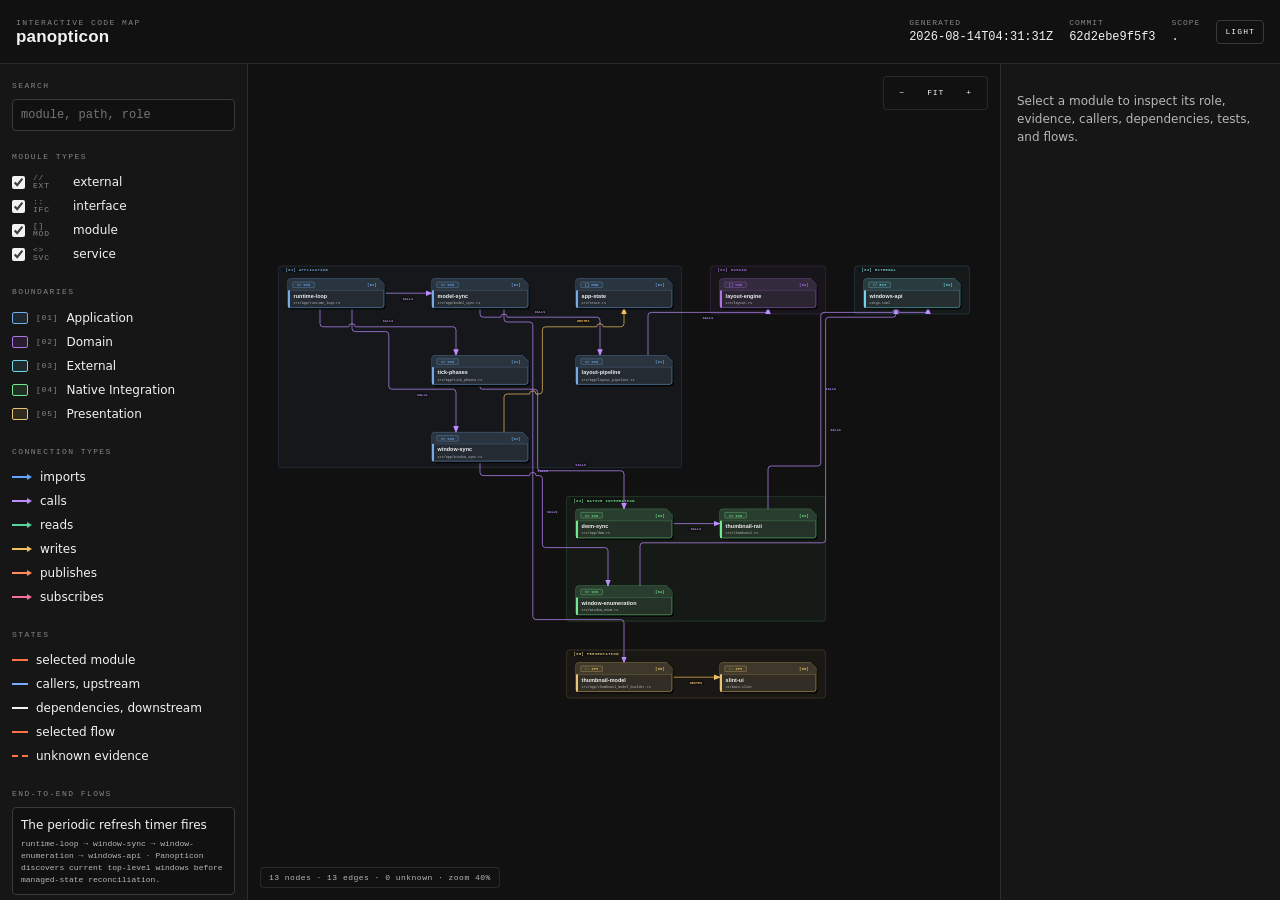
==== docs/codemap/codemap.html @ 954b7ba1 "Refine Panopticon UI behavior and supporting logic" ====
<!doctype html>
<html lang="en" data-theme="dark">
<head>
  <meta charset="utf-8">
  <meta name="viewport" content="width=device-width, initial-scale=1">
  <title>Code map · panopticon</title>
  <style>
    :root {
      color-scheme: dark;
      --paper: #111111;
      --paper-2: #161616;
      --node-paper: #1b1b1b;
      --ink: #f2f2f2;
      --muted: #b7b7b7;
      --soft: #858585;
      --rule: rgba(255, 255, 255, .10);
      --rule-solid: #3a3a3a;
      --wash-2: rgba(255, 255, 255, .02);
      --wash-3: rgba(255, 255, 255, .03);
      --wash-6: rgba(255, 255, 255, .06);
      --wash-10: rgba(255, 255, 255, .10);
      --wash-30: rgba(255, 255, 255, .30);
      --accent: #ff7043;
      --accent-tint: rgba(255, 112, 67, .12);
      --link: #79a8ff;
      --connector: #9a9a9a;
      --connector-dim: #343434;
      --edge-imports: #63a4ff;
      --edge-calls: #bd8cff;
      --edge-reads: #57d39b;
      --edge-writes: #f2c15f;
      --edge-publishes: #ff8a5b;
      --edge-subscribes: #f56fa1;
      --edge-unknown: #ff5d5d;
      --card-shadow: #050505;
      --boundary-saturation: 72%;
      --boundary-lightness: 68%;
      --display: "Bahnschrift SemiCondensed", Bahnschrift, "Aptos Display", "Segoe UI Variable Display", "Segoe UI", sans-serif;
      --sans: "Segoe UI Variable Text", Aptos, "Segoe UI", system-ui, -apple-system, sans-serif;
      --mono: ui-monospace, SFMono-Regular, "Cascadia Mono", Consolas, "Liberation Mono", monospace;
    }
    [data-theme="light"] {
      color-scheme: light;
      --paper: #f4f4f4;
      --paper-2: #e9e9e9;
      --node-paper: #ffffff;
      --ink: #181818;
      --muted: #555555;
      --soft: #767676;
      --rule: rgba(0, 0, 0, .13);
      --rule-solid: #b8b8b8;
      --wash-2: rgba(0, 0, 0, .02);
      --wash-3: rgba(0, 0, 0, .03);
      --wash-6: rgba(0, 0, 0, .06);
      --wash-10: rgba(0, 0, 0, .10);
      --wash-30: rgba(0, 0, 0, .30);
      --accent: #c94714;
      --accent-tint: rgba(201, 71, 20, .09);
      --link: #145fc5;
      --connector: #626262;
      --connector-dim: #b8b8b8;
      --edge-imports: #1f5fae;
      --edge-calls: #7f44b3;
      --edge-reads: #247d5a;
      --edge-writes: #946000;
      --edge-publishes: #b74d20;
      --edge-subscribes: #ad2f62;
      --edge-unknown: #c52b2b;
      --card-shadow: rgba(17, 17, 17, .22);
      --boundary-saturation: 62%;
      --boundary-lightness: 36%;
    }

    * { box-sizing: border-box; }
    * { scrollbar-color: var(--rule-solid) var(--paper-2); scrollbar-width: thin; }
    *::-webkit-scrollbar { width: 8px; height: 8px; }
    *::-webkit-scrollbar-track { background: var(--paper-2); }
    *::-webkit-scrollbar-thumb {
      border: 2px solid var(--paper-2);
      border-radius: 8px;
      background: var(--rule-solid);
    }
    *::-webkit-scrollbar-thumb:hover { background: var(--muted); }
    body {
      margin: 0;
      height: 100vh;
      overflow: hidden;
      background: var(--paper);
      color: var(--ink);
      font: 12px/1.5 var(--sans);
    }
    button, input { font: inherit; color: inherit; }
    .eyebrow {
      margin: 0;
      color: var(--soft);
      font: 8px/1.4 var(--mono);
      letter-spacing: .18em;
      text-transform: uppercase;
    }
    header {
      height: 64px;
      display: flex;
      align-items: center;
      justify-content: space-between;
      gap: 24px;
      padding: 8px 16px;
      border-bottom: 1px solid var(--rule);
      background: var(--paper);
    }
    header > div:first-child { min-width: 0; overflow: hidden; }
    h1 { margin: 0; font: 650 17px/1.1 var(--display); letter-spacing: .01em; overflow-wrap: anywhere; }
    .head-right { display: flex; align-items: center; gap: 16px; }
    .meta { display: flex; gap: 16px; color: var(--muted); white-space: nowrap; }
    .meta div { font: 8px/1.4 var(--mono); letter-spacing: .12em; text-transform: uppercase; color: var(--soft); }
    .meta strong { display: block; margin-top: 2px; color: var(--ink); font: 400 12px/1.3 var(--mono); letter-spacing: 0; text-transform: none; }
    #theme-toggle {
      height: 24px;
      padding: 0 8px;
      border: 1px solid var(--rule-solid);
      border-radius: 4px;
      background: transparent;
      cursor: pointer;
      font: 8px/1 var(--mono);
      letter-spacing: .14em;
      text-transform: uppercase;
    }
    #theme-toggle:hover, #theme-toggle:focus-visible { border-color: var(--accent); color: var(--accent); outline: none; }

    main { height: calc(100vh - 64px); display: grid; grid-template-columns: 248px minmax(0, 1fr) 280px; }
    aside { min-width: 0; overflow: auto; background: var(--paper-2); }
    .left { border-right: 1px solid var(--rule); padding: 16px 12px; }
    .right { border-left: 1px solid var(--rule); padding: 16px; }
    .section { margin-bottom: 20px; }
    .section-title { margin: 0 0 8px; color: var(--soft); font: 8px/1.4 var(--mono); letter-spacing: .18em; text-transform: uppercase; }
    input[type="search"] {
      width: 100%;
      height: 32px;
      padding: 0 8px;
      border: 1px solid var(--rule-solid);
      border-radius: 4px;
      outline: none;
      background: var(--paper);
      font-family: var(--mono);
    }
    input[type="search"]:focus { border-color: var(--accent); }
    .filter, .legend-row { display: flex; align-items: center; gap: 8px; min-height: 24px; }
    .filter { cursor: pointer; }
    /* Accent stays reserved for focal signals in the map, so controls use ink. */
    .filter input { accent-color: var(--ink); width: 13px; height: 13px; margin: 0; }
    .filter code, .legend-row code { font: 8px/1 var(--mono); letter-spacing: .1em; color: var(--soft); }
    .type-key { width: 32px; flex: 0 0 auto; color: var(--muted); font: 8px/1 var(--mono); letter-spacing: .08em; }
    .boundary-chip { width: 16px; height: 12px; flex: 0 0 auto; border: 1px solid var(--group-color); border-radius: 2px; background: color-mix(in srgb, var(--group-color) 14%, var(--paper)); }
    .edge-key { position: relative; width: 20px; height: 8px; flex: 0 0 auto; color: var(--edge-color); }
    .edge-key::before { content: ""; position: absolute; top: 3px; left: 0; width: 15px; border-top: 2px solid currentColor; }
    .edge-key::after { content: ""; position: absolute; top: 1px; right: 0; border-top: 3px solid transparent; border-bottom: 3px solid transparent; border-left: 5px solid currentColor; }
    .rule-chip { width: 16px; height: 0; flex: 0 0 auto; border-top: 2px solid var(--connector); }
    .rule-chip[data-state="selected"] { border-top-color: var(--accent); }
    .rule-chip[data-state="callers"] { border-top-color: var(--link); }
    .rule-chip[data-state="dependencies"] { border-top-color: var(--ink); }
    .rule-chip[data-state="flow"] { border-top-color: var(--accent); }
    .rule-chip[data-state="unknown"] { border-top-style: dashed; border-top-color: var(--accent); }
    .flow-button {
      width: 100%;
      margin: 0 0 8px;
      padding: 8px;
      border: 1px solid var(--rule-solid);
      border-radius: 4px;
      background: var(--paper);
      text-align: left;
      cursor: pointer;
    }
    .flow-button:hover, .flow-button:focus-visible { border-color: var(--accent); outline: none; }
    .flow-button.active { border-color: var(--accent); background: var(--accent-tint); }
    .flow-button.related { border-color: var(--link); }
    .flow-button small { display: block; margin-top: 4px; color: var(--muted); font: 8px/1.5 var(--mono); }

    .map-shell { position: relative; min-width: 0; overflow: hidden; background: var(--paper); }
    .toolbar {
      position: absolute;
      z-index: 4;
      top: 12px;
      right: 12px;
      display: flex;
      gap: 4px;
      padding: 4px;
      border: 1px solid var(--rule);
      border-radius: 4px;
      background: var(--paper);
    }
    .toolbar button {
      min-width: 28px;
      height: 24px;
      border: 1px solid transparent;
      border-radius: 4px;
      background: transparent;
      cursor: pointer;
      font: 8px/1 var(--mono);
      letter-spacing: .1em;
      text-transform: uppercase;
    }
    .toolbar button:hover, .toolbar button:focus-visible { border-color: var(--accent); color: var(--accent); outline: none; }
    #map-svg { width: 100%; height: 100%; display: block; touch-action: none; }
    .map-bg { fill: transparent; }

    #arrow-muted path { fill: var(--connector); }
    #arrow-ink path { fill: var(--ink); }
    #arrow-link path { fill: var(--link); }
    #arrow-accent path { fill: var(--accent); }
    #arrow-soft path { fill: var(--connector-dim); }
    #arrow-imports path { fill: var(--edge-imports); }
    #arrow-calls path { fill: var(--edge-calls); }
    #arrow-reads path { fill: var(--edge-reads); }
    #arrow-writes path { fill: var(--edge-writes); }
    #arrow-publishes path { fill: var(--edge-publishes); }
    #arrow-subscribes path { fill: var(--edge-subscribes); }
    #arrow-unknown path { fill: var(--edge-unknown); }

    .zone { fill: var(--wash-2); fill: color-mix(in srgb, var(--group-color) 4%, var(--paper)); stroke: color-mix(in srgb, var(--group-color) 38%, transparent); stroke-width: 1; }
    .zone-mask { fill: var(--paper); }
    .zone-label { fill: var(--group-color); font: 700 9px var(--mono); letter-spacing: .14em; text-transform: uppercase; }

    [data-edge-type="imports"] { --edge-color: var(--edge-imports); }
    [data-edge-type="calls"] { --edge-color: var(--edge-calls); }
    [data-edge-type="reads"] { --edge-color: var(--edge-reads); }
    [data-edge-type="writes"] { --edge-color: var(--edge-writes); }
    [data-edge-type="publishes"] { --edge-color: var(--edge-publishes); }
    [data-edge-type="subscribes"] { --edge-color: var(--edge-subscribes); }
    .edge { fill: none; stroke: var(--edge-color, var(--connector)); stroke-width: 1.75; marker-end: url(#arrow-muted); }
    .edge[data-edge-type="imports"] { marker-end: url(#arrow-imports); }
    .edge[data-edge-type="calls"] { marker-end: url(#arrow-calls); }
    .edge[data-edge-type="reads"] { marker-end: url(#arrow-reads); }
    .edge[data-edge-type="writes"] { marker-end: url(#arrow-writes); }
    .edge[data-edge-type="publishes"] { marker-end: url(#arrow-publishes); }
    .edge[data-edge-type="subscribes"] { marker-end: url(#arrow-subscribes); }
    .edge.unknown { --edge-color: var(--edge-unknown); stroke-width: 2; stroke-dasharray: 4 3; marker-end: url(#arrow-unknown); }
    .edge.up { --edge-color: var(--link); stroke-width: 2; marker-end: url(#arrow-link); }
    .edge.down { --edge-color: var(--ink); stroke-width: 2; marker-end: url(#arrow-ink); }
    .edge.up.down { --edge-color: var(--link); stroke-width: 2; marker-end: url(#arrow-link); }
    .edge.flow { --edge-color: var(--accent); stroke-width: 2; marker-end: url(#arrow-accent); }
    .edge.dim { --edge-color: var(--connector-dim); stroke-width: 1.25; opacity: .48; marker-end: url(#arrow-soft); }
    .edge-mask { fill: var(--paper); }
    .edge-label { fill: var(--edge-color, var(--connector)); font: 700 8px var(--mono); letter-spacing: .06em; }

    .node { cursor: grab; outline: none; --stroke: var(--group-color, var(--ink)); --fill: var(--node-paper); --dash: none; }
    .node:active { cursor: grabbing; }
    .node.up { --stroke: var(--link); }
    .node.down { --stroke: var(--ink); }
    .node.flow, .node.match, .node.focus { --stroke: var(--accent); --fill: var(--accent-tint); }
    .node .card-shadow { fill: var(--card-shadow); pointer-events: none; }
    .node .box { fill: var(--fill); fill: color-mix(in srgb, var(--group-color) 11%, var(--node-paper)); stroke: var(--stroke); stroke-width: 1.25; stroke-dasharray: var(--dash); }
    .node.flow .box, .node.match .box, .node.focus .box { fill: var(--fill); }
    .node .card-head { fill: color-mix(in srgb, var(--group-color) 17%, var(--node-paper)); pointer-events: none; }
    .node.flow .card-head, .node.match .card-head, .node.focus .card-head { fill: color-mix(in srgb, var(--stroke) 16%, var(--node-paper)); }
    .node .card-rule { stroke: color-mix(in srgb, var(--group-color) 46%, transparent); stroke-width: 1; pointer-events: none; }
    .node .group-rail { fill: var(--group-color); }
    .node.focus .box { stroke-width: 2; }
    .node.up .box, .node.down .box, .node.flow .box, .node.match .box { stroke-width: 1.2; }
    .node .tag { fill: color-mix(in srgb, var(--group-color) 22%, var(--node-paper)); stroke: var(--group-color); stroke-width: .8; }
    .node .tag-text { fill: var(--group-color); font: 700 8.5px var(--mono); letter-spacing: .08em; }
    .node .boundary-stamp { fill: var(--group-color); font: 700 8.5px var(--mono); letter-spacing: .1em; }
    .node .node-title { fill: var(--ink); font: 650 13.5px var(--display); letter-spacing: .01em; }
    .node .node-path { fill: var(--muted); font: 8.5px var(--mono); }
    .node:focus-visible .box { stroke: var(--accent); stroke-width: 2; }
    .node.dim { opacity: .28; }

    .empty { color: var(--muted); }
    .detail-title { margin: 0 0 4px; font: 650 17px/1.25 var(--display); letter-spacing: .01em; overflow-wrap: anywhere; }
    .detail-path { margin: 0 0 16px; color: var(--muted); font-family: var(--mono); overflow-wrap: anywhere; }
    .detail-block { margin: 0 0 16px; }
    .detail-block h3 { margin: 0 0 4px; color: var(--soft); font: 8px var(--mono); letter-spacing: .18em; text-transform: uppercase; }
    .detail-block p { margin: 0; }
    .detail-block ul { margin: 0; padding-left: 16px; }
    .detail-block li { overflow-wrap: anywhere; }
    .detail-block code, .detail-block li { font-family: var(--mono); }
    .detail-boundary { color: var(--group-color); }
    .test-list { padding: 8px; border: 1px solid var(--rule-solid); border-radius: 4px; background: var(--paper); }
    .badge {
      display: inline-block;
      margin-top: 4px;
      padding: 0 4px;
      border: 1px solid var(--rule-solid);
      border-radius: 2px;
      color: var(--soft);
      font: 8px/16px var(--mono);
      letter-spacing: .14em;
      text-transform: uppercase;
    }
    .status-line {
      position: absolute;
      left: 12px;
      bottom: 12px;
      padding: 4px 8px;
      border: 1px solid var(--rule);
      border-radius: 4px;
      color: var(--muted);
      background: var(--paper);
      font: 8px/1.4 var(--mono);
      letter-spacing: .06em;
      pointer-events: none;
    }

    @media (max-width: 900px) {
      main { grid-template-columns: 200px minmax(0, 1fr); }
      .right { display: none; }
      .right:not(:has(> .empty)) {
        display: block;
        position: fixed;
        z-index: 8;
        top: 72px;
        right: 8px;
        bottom: 8px;
        width: min(280px, calc(100vw - 216px));
        border: 1px solid var(--rule-solid);
        border-radius: 4px;
      }
      .meta { gap: 8px; }
    }
    @media (max-width: 600px) {
      body { height: auto; min-height: 100vh; overflow: auto; }
      header { height: 64px; gap: 8px; padding-inline: 8px; }
      .meta div:first-child, .meta div:last-child { display: none; }
      main {
        height: auto;
        min-height: calc(100vh - 64px);
        grid-template-columns: minmax(0, 1fr);
        grid-template-rows: calc(100vh - 64px) auto;
      }
      .map-shell { grid-row: 1; min-height: 520px; }
      .left { grid-row: 2; border-top: 1px solid var(--rule); border-right: 0; }
      .right:not(:has(> .empty)) { top: auto; left: 8px; width: auto; max-height: 65vh; }
    }
  </style>
</head>
<body>
  <header>
    <div>
      <p class="eyebrow">Interactive code map</p>
      <h1 id="repo-name">panopticon</h1>
    </div>
    <div class="head-right">
      <div class="meta">
        <div>Generated<strong id="generated-at"></strong></div>
        <div>Commit<strong id="generated-commit"></strong></div>
        <div>Scope<strong id="scope"></strong></div>
      </div>
      <button id="theme-toggle" type="button" aria-pressed="false">Dark</button>
    </div>
  </header>
  <main>
    <aside class="left">
      <div class="section">
        <h2 class="section-title">Search</h2>
        <input id="search" type="search" placeholder="module, path, role" aria-label="Search modules" autocomplete="off">
      </div>
      <div class="section">
        <h2 class="section-title">Module types</h2>
        <div id="type-filters"></div>
      </div>
      <div class="section">
        <h2 class="section-title">Boundaries</h2>
        <div id="boundary-legend"></div>
      </div>
      <div class="section">
        <h2 class="section-title">Connection types</h2>
        <div id="connection-legend"></div>
      </div>
      <div class="section">
        <h2 class="section-title">States</h2>
        <div id="legend"></div>
      </div>
      <div class="section">
        <h2 class="section-title">End-to-end flows</h2>
        <div id="flow-list"></div>
      </div>
    </aside>
    <section class="map-shell" aria-label="Code map canvas">
      <div class="toolbar" aria-label="Map controls">
        <button id="zoom-out" type="button" title="Zoom out">&minus;</button>
        <button id="fit" type="button" title="Fit map">Fit</button>
        <button id="zoom-in" type="button" title="Zoom in">+</button>
      </div>
      <svg id="map-svg" role="img" aria-labelledby="codemap-title codemap-desc">
        <title id="codemap-title">Code map</title>
        <desc id="codemap-desc">Module dependency map grouped by system boundary.</desc>
        <defs>
          <marker id="arrow-muted" viewBox="0 0 10 8" refX="9" refY="4" markerWidth="10" markerHeight="8" orient="auto-start-reverse">
            <path d="M 0 0 L 10 4 L 0 8 z"></path>
          </marker>
          <marker id="arrow-ink" viewBox="0 0 10 8" refX="9" refY="4" markerWidth="10" markerHeight="8" orient="auto-start-reverse">
            <path d="M 0 0 L 10 4 L 0 8 z"></path>
          </marker>
          <marker id="arrow-link" viewBox="0 0 10 8" refX="9" refY="4" markerWidth="10" markerHeight="8" orient="auto-start-reverse">
            <path d="M 0 0 L 10 4 L 0 8 z"></path>
          </marker>
          <marker id="arrow-accent" viewBox="0 0 10 8" refX="9" refY="4" markerWidth="10" markerHeight="8" orient="auto-start-reverse">
            <path d="M 0 0 L 10 4 L 0 8 z"></path>
          </marker>
          <marker id="arrow-soft" viewBox="0 0 10 8" refX="9" refY="4" markerWidth="10" markerHeight="8" orient="auto-start-reverse">
            <path d="M 0 0 L 10 4 L 0 8 z"></path>
          </marker>
          <marker id="arrow-imports" viewBox="0 0 10 8" refX="9" refY="4" markerWidth="10" markerHeight="8" orient="auto-start-reverse">
            <path d="M 0 0 L 10 4 L 0 8 z"></path>
          </marker>
          <marker id="arrow-calls" viewBox="0 0 10 8" refX="9" refY="4" markerWidth="10" markerHeight="8" orient="auto-start-reverse">
            <path d="M 0 0 L 10 4 L 0 8 z"></path>
          </marker>
          <marker id="arrow-reads" viewBox="0 0 10 8" refX="9" refY="4" markerWidth="10" markerHeight="8" orient="auto-start-reverse">
            <path d="M 0 0 L 10 4 L 0 8 z"></path>
          </marker>
          <marker id="arrow-writes" viewBox="0 0 10 8" refX="9" refY="4" markerWidth="10" markerHeight="8" orient="auto-start-reverse">
            <path d="M 0 0 L 10 4 L 0 8 z"></path>
          </marker>
          <marker id="arrow-publishes" viewBox="0 0 10 8" refX="9" refY="4" markerWidth="10" markerHeight="8" orient="auto-start-reverse">
            <path d="M 0 0 L 10 4 L 0 8 z"></path>
          </marker>
          <marker id="arrow-subscribes" viewBox="0 0 10 8" refX="9" refY="4" markerWidth="10" markerHeight="8" orient="auto-start-reverse">
            <path d="M 0 0 L 10 4 L 0 8 z"></path>
          </marker>
          <marker id="arrow-unknown" viewBox="0 0 10 8" refX="9" refY="4" markerWidth="10" markerHeight="8" orient="auto-start-reverse">
            <path d="M 0 0 L 10 4 L 0 8 z"></path>
          </marker>
        </defs>
        <rect class="map-bg" width="100%" height="100%"></rect>
        <g id="viewport"></g>
      </svg>
      <div id="status" class="status-line"></div>
    </section>
    <aside class="right" id="details">
      <p class="empty">Select a module to inspect its role, evidence, callers, dependencies, tests, and flows.</p>
    </aside>
  </main>
  <script id="codemap-data" type="application/json">{"generated_at":"2026-08-14T04:31:31Z","generated_from_commit":"62d2ebe9f5f377bbb2934e8cd92c080a54122257","scope":["."],"nodes":[{"id":"app-state","path":"src/state.rs","role":"Owns the central runtime state shared by the application services.","type":"module","boundary":"Application","entrypoints":["src/state.rs:pub(crate) struct AppState"],"tests":[],"constraints":["UI and native callbacks share this state through Rc<RefCell<AppState>>."],"evidence":{"status":"verified","locations":[{"path":"src/state.rs","symbol":"pub(crate) struct AppState"}]}},{"id":"dwm-sync","path":"src/app/dwm.rs","role":"Creates, hydrates, updates, and releases DWM thumbnails for managed windows.","type":"service","boundary":"Native Integration","entrypoints":["src/app/dwm.rs:pub(crate) fn update_dwm_thumbnails"],"tests":[],"constraints":["DWM access remains behind the Thumbnail wrapper and guarded sync functions."],"evidence":{"status":"verified","locations":[{"path":"src/app/dwm.rs","symbol":"pub(crate) fn update_dwm_thumbnails"}]}},{"id":"layout-engine","path":"src/layout.rs","role":"Computes deterministic rectangles and separators for all supported layouts.","type":"module","boundary":"Domain","entrypoints":["src/layout.rs:pub fn compute_layout_custom"],"tests":["tests/layout_tests.rs"],"constraints":["The engine stays independent from Slint and DWM."],"evidence":{"status":"verified","locations":[{"path":"src/layout.rs","symbol":"pub fn compute_layout_custom"}]}},{"id":"layout-pipeline","path":"src/app/layout_pipeline.rs","role":"Adapts managed windows to the pure layout engine and applies target rectangles.","type":"service","boundary":"Application","entrypoints":["src/app/layout_pipeline.rs:pub(crate) fn compute_layout_rects"],"tests":[],"constraints":["This adapter contains no Slint or DWM operations."],"evidence":{"status":"verified","locations":[{"path":"src/app/layout_pipeline.rs","symbol":"pub(crate) fn compute_layout_rects"}]}},{"id":"model-sync","path":"src/app/model_sync.rs","role":"Coordinates layout recomputation, presentation state, and the Slint model projection.","type":"service","boundary":"Application","entrypoints":["src/app/model_sync.rs:pub(crate) fn recompute_and_update_ui"],"tests":[],"constraints":["Reentrancy guards prevent nested layout and model synchronization."],"evidence":{"status":"verified","locations":[{"path":"src/app/model_sync.rs","symbol":"pub(crate) fn recompute_and_update_ui"}]}},{"id":"runtime-loop","path":"src/app/runtime_loop.rs","role":"Owns initialization, refresh, UI, and scrollbar timers for the desktop runtime.","type":"service","boundary":"Application","entrypoints":["src/app/runtime_loop.rs:pub(crate) fn start"],"tests":[],"constraints":["The 16 ms UI timer delegates work to explicit phases and services."],"evidence":{"status":"verified","locations":[{"path":"src/app/runtime_loop.rs","symbol":"pub(crate) fn start"}]}},{"id":"slint-ui","path":"ui/main.slint","role":"Defines the main window and its observable thumbnail and resize-handle models.","type":"interface","boundary":"Presentation","entrypoints":["ui/main.slint:export component MainWindow"],"tests":[],"constraints":["Native window behavior remains in Rust rather than declarative UI code."],"evidence":{"status":"verified","locations":[{"path":"ui/main.slint","symbol":"export component MainWindow"}]}},{"id":"thumbnail-model","path":"src/app/thumbnail_model_builder.rs","role":"Builds thumbnail and separator rows and writes them to the Slint models.","type":"interface","boundary":"Presentation","entrypoints":["src/app/thumbnail_model_builder.rs:pub(crate) fn sync_model_to_slint"],"tests":[],"constraints":["Row updates use the fast path when model sizes do not change."],"evidence":{"status":"verified","locations":[{"path":"src/app/thumbnail_model_builder.rs","symbol":"pub(crate) fn sync_model_to_slint"}]}},{"id":"thumbnail-raii","path":"src/thumbnail.rs","role":"Wraps one DWM thumbnail handle and unregisters it on drop.","type":"service","boundary":"Native Integration","entrypoints":["src/thumbnail.rs:pub struct Thumbnail"],"tests":[],"constraints":["Every unsafe DWM call has a local SAFETY explanation."],"evidence":{"status":"verified","locations":[{"path":"src/thumbnail.rs","symbol":"pub struct Thumbnail"}]}},{"id":"tick-phases","path":"src/app/tick_phases.rs","role":"Splits each UI tick into ordered actions, animation, refresh, and DWM phases.","type":"service","boundary":"Application","entrypoints":["src/app/tick_phases.rs:pub(crate) fn sync_dwm"],"tests":[],"constraints":["Each phase exposes a small interface to the runtime loop."],"evidence":{"status":"verified","locations":[{"path":"src/app/tick_phases.rs","symbol":"pub(crate) fn sync_dwm"}]}},{"id":"window-enumeration","path":"src/window_enum.rs","role":"Enumerates top-level Win32 windows and creates raw WindowInfo records.","type":"service","boundary":"Native Integration","entrypoints":["src/window_enum.rs:pub fn enumerate_windows"],"tests":[],"constraints":["This service returns raw discovery data before managed-state reconciliation."],"evidence":{"status":"verified","locations":[{"path":"src/window_enum.rs","symbol":"pub fn enumerate_windows"}]}},{"id":"window-sync","path":"src/app/window_sync.rs","role":"Filters discovered windows and reconciles them into the managed collection.","type":"service","boundary":"Application","entrypoints":["src/app/window_sync.rs:pub(crate) fn refresh_windows"],"tests":[],"constraints":["The host window is excluded before managed-window reconciliation."],"evidence":{"status":"verified","locations":[{"path":"src/app/window_sync.rs","symbol":"pub(crate) fn refresh_windows"}]}},{"id":"windows-api","path":"Cargo.toml","role":"Provides the Win32, DWM, Shell, GDI, registry, and input APIs used by Panopticon.","type":"external","boundary":"External","entrypoints":["Cargo.toml:[dependencies.windows]"],"tests":[],"constraints":["Panopticon supports Windows 10 and Windows 11 only."],"evidence":{"status":"verified","locations":[{"path":"Cargo.toml","symbol":"[dependencies.windows]"}]}}],"edges":[{"from":"dwm-sync","to":"thumbnail-raii","type":"calls","evidence":{"status":"verified","locations":[{"path":"src/app/dwm.rs","symbol":"Thumbnail::register(owner, mw.info.hwnd)"}]}},{"from":"layout-pipeline","to":"layout-engine","type":"calls","evidence":{"status":"verified","locations":[{"path":"src/app/layout_pipeline.rs","symbol":"compute_layout_custom("}]}},{"from":"model-sync","to":"layout-pipeline","type":"calls","evidence":{"status":"verified","locations":[{"path":"src/app/model_sync.rs","symbol":"super::layout_pipeline::compute_layout_rects("}]}},{"from":"model-sync","to":"thumbnail-model","type":"calls","evidence":{"status":"verified","locations":[{"path":"src/app/model_sync.rs","symbol":"super::thumbnail_model_builder::sync_model_to_slint"}]}},{"from":"runtime-loop","to":"model-sync","type":"calls","evidence":{"status":"verified","locations":[{"path":"src/app/runtime_loop.rs","symbol":"super::model_sync::recompute_and_update_ui(state, &win)"}]}},{"from":"runtime-loop","to":"tick-phases","type":"calls","evidence":{"status":"verified","locations":[{"path":"src/app/runtime_loop.rs","symbol":"sync_dwm(state, &win, should_sync_dwm)"}]}},{"from":"runtime-loop","to":"window-sync","type":"calls","evidence":{"status":"verified","locations":[{"path":"src/app/runtime_loop.rs","symbol":"refresh_windows(&state)"}]}},{"from":"thumbnail-model","to":"slint-ui","type":"writes","evidence":{"status":"verified","locations":[{"path":"src/app/thumbnail_model_builder.rs","symbol":"win.set_thumbnails"}]}},{"from":"thumbnail-raii","to":"windows-api","type":"calls","evidence":{"status":"verified","locations":[{"path":"src/thumbnail.rs","symbol":"DwmUpdateThumbnailProperties"}]}},{"from":"tick-phases","to":"dwm-sync","type":"calls","evidence":{"status":"verified","locations":[{"path":"src/app/tick_phases.rs","symbol":"super::dwm::update_dwm_thumbnails(state, win)"}]}},{"from":"window-enumeration","to":"windows-api","type":"calls","evidence":{"status":"verified","locations":[{"path":"src/window_enum.rs","symbol":"EnumWindows"}]}},{"from":"window-sync","to":"app-state","type":"writes","evidence":{"status":"verified","locations":[{"path":"src/app/window_sync.rs","symbol":"state.borrow_mut()"}]}},{"from":"window-sync","to":"window-enumeration","type":"calls","evidence":{"status":"verified","locations":[{"path":"src/app/window_sync.rs","symbol":"enumerate_windows()"}]}}],"flows":[{"trigger":"The periodic refresh timer fires","steps":["runtime-loop","window-sync","window-enumeration","windows-api"],"outcome":"Panopticon discovers current top-level windows before managed-state reconciliation."},{"trigger":"A resize or window refresh requires a new layout","steps":["runtime-loop","model-sync","layout-pipeline","layout-engine"],"outcome":"The pure layout engine returns rectangles and separators for the current windows."},{"trigger":"The application projects managed windows to the UI","steps":["model-sync","thumbnail-model","slint-ui"],"outcome":"The Slint thumbnail and resize-handle models contain the current presentation rows."},{"trigger":"A UI tick requires native thumbnail synchronization","steps":["runtime-loop","tick-phases","dwm-sync","thumbnail-raii","windows-api"],"outcome":"DWM receives the current destination rectangles and visibility for live thumbnails."}]}</script>
  <script>
    (() => {
      "use strict";

      const data = JSON.parse(document.getElementById("codemap-data").textContent);
      const svg = document.getElementById("map-svg");
      const viewport = document.getElementById("viewport");

      const GRID = 4;
      const NODE_W = 240;
      const NODE_H = 72;
      const GAP = 120;
      const COL_PITCH = NODE_W + GAP;
      const ROW_PITCH = NODE_H + GAP;
      const ORIGIN_X = 48;
      const ORIGIN_Y = 64;
      const RADIUS = 8;
      const LANE_STEP = 12;
      const LANE_COUNT = Math.floor(GAP / LANE_STEP) - 1;
      const LANE_CLEARANCE = 24;
      const PORT_MIN = 12;
      const SIDE_PORT_MAX = 4;
      const ZONE_TOP = 32;
      const ZONE_BOTTOM = 16;
      const ZONE_SIDE = 24;
      const HOP = 8;
      const LABEL_GAP = 8;
      const LABEL_H = 12;
      const LABEL_CHAR = 5;
      const LABEL_BUDGET = 14;
      const THEME_KEY = "codemap-theme:v1";
      const TAGS = { module: "[] MOD", service: "<> SVC", database: "## DB", queue: ">> QUE", interface: ":: IFC", external: "// EXT" };
      const EDGE_TYPES = ["imports", "calls", "reads", "writes", "publishes", "subscribes"];
      const BOUNDARY_HUES = [210, 270, 190, 135, 42, 345, 165, 25, 310, 90, 230, 5, 200, 255, 115, 55, 325, 150, 15, 290];
      const STATES = [
        ["selected", "selected module"],
        ["callers", "callers, upstream"],
        ["dependencies", "dependencies, downstream"],
        ["flow", "selected flow"],
        ["unknown", "unknown evidence"]
      ];

      const types = [...new Set(data.nodes.map(node => node.type))].sort();
      const boundaries = [...new Set(data.nodes.map(node => node.boundary))].sort((a, b) => a.localeCompare(b));
      const boundaryIndexes = new Map(boundaries.map((boundary, index) => [boundary, index]));
      const state = {
        enabledTypes: new Set(types), query: "", selectedNode: null, selectedFlow: null,
        cells: new Map(), overrides: new Map(), view: { x: 0, y: 0, k: 1 },
        counts: { nodes: 0, edges: 0 }, drag: null, pan: null, skipCanvasClick: false
      };

      const snap = value => Math.round(value / GRID) * GRID;
      const colLeft = col => ORIGIN_X + col * COL_PITCH;
      const colRight = col => colLeft(col) + NODE_W;
      const rowTop = row => ORIGIN_Y + row * ROW_PITCH;
      const rowBottom = row => rowTop(row) + NODE_H;
      const laneY = (band, lane) => rowBottom(band) + LANE_STEP * (lane + 1);
      const laneX = (band, lane) => colRight(band) + LANE_STEP * (lane + 1);

      document.getElementById("generated-at").textContent = data.generated_at;
      document.getElementById("generated-commit").textContent = data.generated_from_commit.slice(0, 12);
      document.getElementById("scope").textContent = data.scope.join(", ");
      document.getElementById("codemap-title").textContent = `Code map of ${document.getElementById("repo-name").textContent}`;
      document.getElementById("codemap-desc").textContent =
        `${data.nodes.length} modules grouped by system boundary, with ${data.edges.length} verified dependencies and ${data.flows.length} end-to-end flows.`;

      function htmlElement(tag, className, text) {
        const element = document.createElement(tag);
        if (className) element.className = className;
        if (text !== undefined) element.textContent = text;
        return element;
      }

      function svgElement(tag, attributes = {}) {
        const element = document.createElementNS("http://www.w3.org/2000/svg", tag);
        for (const [key, value] of Object.entries(attributes)) element.setAttribute(key, value);
        return element;
      }

      function cardPlatePath(width, height, notch = 14) {
        return `M 6 0 H ${width - notch} L ${width} ${notch} V ${height - 6} Q ${width} ${height} ${width - 6} ${height} H 6 Q 0 ${height} 0 ${height - 6} V 6 Q 0 0 6 0 Z`;
      }

      function cardHeadPath(width, height = 29, notch = 14) {
        return `M 6 0 H ${width - notch} L ${width} ${notch} V ${height} H 0 V 6 Q 0 0 6 0 Z`;
      }

      function truncate(value, capacity) {
        return value.length > capacity ? `${value.slice(0, capacity - 1)}\u2026` : value;
      }

      function boundaryKey(boundary) {
        return `[${String((boundaryIndexes.get(boundary) ?? 0) + 1).padStart(2, "0")}]`;
      }

      function applyBoundaryStyle(element, boundary) {
        const index = boundaryIndexes.get(boundary) ?? 0;
        const hue = BOUNDARY_HUES[index % BOUNDARY_HUES.length];
        element.style.setProperty("--group-color", `hsl(${hue} var(--boundary-saturation) var(--boundary-lightness))`);
        element.dataset.boundary = boundary;
        element.dataset.boundaryIndex = String(index);
        return element;
      }

      function readTheme() {
        try {
          return localStorage.getItem(THEME_KEY) === "light" ? "light" : "dark";
        } catch {
          return "dark";
        }
      }

      function applyTheme(theme) {
        const toggle = document.getElementById("theme-toggle");
        document.documentElement.dataset.theme = theme;
        toggle.textContent = theme === "dark" ? "Light" : "Dark";
        toggle.setAttribute("aria-pressed", theme === "dark" ? "true" : "false");
        try {
          localStorage.setItem(THEME_KEY, theme);
        } catch {
          /* file:// storage can be blocked; the theme still applies for this session. */
        }
      }

      function visibleNodes() {
        return data.nodes.filter(node => state.enabledTypes.has(node.type));
      }

      function visibleEdges(ids) {
        return data.edges.filter(edge => ids.has(edge.from) && ids.has(edge.to));
      }

      function nodeRanks(nodes, edges) {
        const ids = new Set(nodes.map(node => node.id));
        const outgoing = new Map([...ids].map(id => [id, []]));
        const incoming = new Map([...ids].map(id => [id, []]));
        const indegree = new Map([...ids].map(id => [id, 0]));
        const rank = new Map([...ids].map(id => [id, 0]));
        for (const edge of edges) {
          outgoing.get(edge.from).push(edge.to);
          incoming.get(edge.to).push(edge.from);
          indegree.set(edge.to, indegree.get(edge.to) + 1);
        }
        const queue = [...ids].filter(id => indegree.get(id) === 0).sort();
        const visited = new Set();
        while (queue.length) {
          const id = queue.shift();
          visited.add(id);
          for (const target of outgoing.get(id)) {
            rank.set(target, Math.max(rank.get(target), rank.get(id) + 1));
            indegree.set(target, indegree.get(target) - 1);
            if (indegree.get(target) === 0) queue.push(target);
          }
          queue.sort();
        }
        for (const id of [...ids].sort()) {
          if (visited.has(id)) continue;
          const parents = incoming.get(id).map(parent => rank.get(parent));
          rank.set(id, parents.length ? Math.min(5, Math.max(...parents) + 1) : 0);
        }
        return { rank, outgoing, incoming };
      }

      // Columns carry dependency rank. Each boundary owns a rectangle of rows, and two boundaries
      // share a row band only when their column ranges are disjoint, so zone rectangles never overlap.
      function calculateCells(nodes, edges) {
        const { rank } = nodeRanks(nodes, edges);
        const columnOf = id => Math.min(rank.get(id), 5);
        const groups = new Map();
        for (const node of nodes) {
          if (!groups.has(node.boundary)) groups.set(node.boundary, []);
          groups.get(node.boundary).push(node);
        }
        const specs = [...groups].map(([boundary, members]) => {
          const sorted = [...members].sort((a, b) => columnOf(a.id) - columnOf(b.id) || a.id.localeCompare(b.id));
          const rows = [];
          const placement = new Map();
          for (const node of sorted) {
            const col = columnOf(node.id);
            let index = rows.findIndex(used => !used.has(col));
            if (index === -1) {
              rows.push(new Set());
              index = rows.length - 1;
            }
            rows[index].add(col);
            placement.set(node.id, { row: index, col });
          }
          const columns = sorted.map(node => columnOf(node.id));
          return { boundary, placement, height: rows.length, min: Math.min(...columns), max: Math.max(...columns) };
        }).sort((a, b) => a.min - b.min || b.height - a.height || a.boundary.localeCompare(b.boundary));

        const cells = new Map();
        const bands = [];
        let nextRow = 0;
        for (const spec of specs) {
          let band = bands.find(candidate =>
            candidate.height >= spec.height && candidate.spans.every(([low, high]) => spec.max < low || spec.min > high));
          if (!band) {
            band = { row: nextRow, height: spec.height, spans: [] };
            nextRow += spec.height;
            bands.push(band);
          }
          band.spans.push([spec.min, spec.max]);
          for (const [id, cell] of spec.placement) cells.set(id, { row: band.row + cell.row, col: cell.col });
        }
        for (const [id, cell] of state.overrides) {
          if (!cells.has(id)) continue;
          const holder = [...cells].find(([other, value]) => other !== id && value.row === cell.row && value.col === cell.col);
          if (holder) cells.set(holder[0], cells.get(id));
          cells.set(id, { ...cell });
        }
        return cells;
      }

      function rectOf(id) {
        const cell = state.cells.get(id);
        return { x: colLeft(cell.col), y: rowTop(cell.row), row: cell.row, col: cell.col };
      }

      function laneAllocator() {
        const bands = new Map();
        return (key, start, end) => {
          const from = Math.min(start, end);
          const to = Math.max(start, end);
          let lanes = bands.get(key);
          if (!lanes) {
            lanes = [];
            bands.set(key, lanes);
          }
          for (let index = 0; index < lanes.length; index += 1) {
            if (from > lanes[index] + LANE_CLEARANCE) {
              lanes[index] = to;
              return index;
            }
          }
          if (lanes.length < LANE_COUNT) {
            lanes.push(to);
            return lanes.length - 1;
          }
          let best = 0;
          for (let index = 1; index < lanes.length; index += 1) if (lanes[index] < lanes[best]) best = index;
          lanes[best] = Math.max(lanes[best], to);
          return best;
        };
      }

      // Top and bottom ports of one column share a single fan per corridor: two stubs that meet in the
      // same corridor then always land at least PORT_MIN apart instead of nearly on top of each other.
      function assignPorts(requests) {
        const ports = new Map();
        const grouped = new Map();
        for (const request of requests) {
          if (!grouped.has(request.group)) grouped.set(request.group, []);
          grouped.get(request.group).push(request);
        }
        for (const members of grouped.values()) {
          const length = members[0].side === "top" || members[0].side === "bottom" ? NODE_W : NODE_H;
          const spacing = length / (members.length + 1);
          members.sort((a, b) => a.sort - b.sort || a.edge - b.edge);
          members.forEach((request, index) => {
            const ideal = spacing * (index + 1);
            const offset = spacing >= PORT_MIN + GRID ? snap(ideal) : ideal;
            ports.set(`${request.edge}\u0000${request.end}`, Math.min(length - PORT_MIN, Math.max(PORT_MIN, offset)));
          });
        }
        return ports;
      }

      // Every route travels inside node-free corridors, so a connector never crosses a box it does not touch.
      function calculateRoutes(edges) {
        const plans = edges.map((edge, index) => {
          const source = rectOf(edge.from);
          const target = rectOf(edge.to);
          const sameRow = source.row === target.row;
          const side = sameRow && Math.abs(target.col - source.col) === 1;
          return { edge, index, source, target, side };
        });
        const sideLoad = new Map();
        for (const plan of plans) {
          if (!plan.side) continue;
          const forward = plan.target.col > plan.source.col;
          for (const key of [`${plan.edge.from}\u0000${forward ? "right" : "left"}`, `${plan.edge.to}\u0000${forward ? "left" : "right"}`]) {
            sideLoad.set(key, (sideLoad.get(key) || 0) + 1);
          }
        }
        for (const plan of plans) {
          if (!plan.side) continue;
          const forward = plan.target.col > plan.source.col;
          const load = Math.max(
            sideLoad.get(`${plan.edge.from}\u0000${forward ? "right" : "left"}`) || 0,
            sideLoad.get(`${plan.edge.to}\u0000${forward ? "left" : "right"}`) || 0
          );
          if (load > SIDE_PORT_MAX) plan.side = false;
        }

        const requests = [];
        for (const plan of plans) {
          const forwardCol = plan.target.col > plan.source.col;
          if (plan.side) {
            const exit = forwardCol ? "right" : "left";
            const enter = forwardCol ? "left" : "right";
            requests.push({ edge: plan.index, end: "from", side: exit, group: `${plan.edge.from}\u0000${exit}`, sort: plan.target.y });
            requests.push({ edge: plan.index, end: "to", side: enter, group: `${plan.edge.to}\u0000${enter}`, sort: plan.source.y });
            continue;
          }
          const down = plan.target.row > plan.source.row;
          plan.exit = down || plan.target.row === plan.source.row ? "bottom" : "top";
          plan.enter = down ? "top" : "bottom";
          const exitBand = plan.exit === "bottom" ? plan.source.row : plan.source.row - 1;
          const enterBand = plan.enter === "top" ? plan.target.row - 1 : plan.target.row;
          requests.push({ edge: plan.index, end: "from", side: plan.exit, group: `c${plan.source.col}:${exitBand}`, sort: plan.target.x });
          requests.push({ edge: plan.index, end: "to", side: plan.enter, group: `c${plan.target.col}:${enterBand}`, sort: plan.source.x });
        }
        const ports = assignPorts(requests);

        // One allocator per corridor axis: every vertical run shares the column-band lanes.
        const columnLane = laneAllocator();
        for (const plan of plans) {
          if (plan.side) {
            const forward = plan.target.col > plan.source.col;
            plan.startY = plan.source.y + ports.get(`${plan.index}\u0000from`);
            plan.endY = plan.target.y + ports.get(`${plan.index}\u0000to`);
            if (plan.startY === plan.endY) continue;
            const band = forward ? plan.source.col : plan.target.col;
            plan.verticalX = laneX(band, columnLane(`v${band}`, plan.startY, plan.endY));
            continue;
          }
          if (Math.abs(plan.target.row - plan.source.row) < 2) continue;
          const band = plan.target.col > plan.source.col
            ? plan.target.col - 1
            : plan.target.col < plan.source.col ? plan.target.col : plan.source.col;
          const from = Math.min(plan.source.row, plan.target.row);
          const to = Math.max(plan.source.row, plan.target.row);
          plan.verticalX = laneX(band, columnLane(`v${band}`, rowBottom(from), rowTop(to)));
        }

        const rowLane = laneAllocator();
        const routes = [];
        for (const plan of plans) {
          const sourceOffset = ports.get(`${plan.index}\u0000from`);
          const targetOffset = ports.get(`${plan.index}\u0000to`);
          if (plan.side) {
            const forward = plan.target.col > plan.source.col;
            const startX = forward ? plan.source.x + NODE_W : plan.source.x;
            const endX = forward ? plan.target.x : plan.target.x + NODE_W;
            if (plan.startY === plan.endY) {
              routes.push({ index: plan.index, points: [{ x: startX, y: plan.startY }, { x: endX, y: plan.endY }] });
              continue;
            }
            routes.push({
              index: plan.index,
              points: [
                { x: startX, y: plan.startY },
                { x: plan.verticalX, y: plan.startY },
                { x: plan.verticalX, y: plan.endY },
                { x: endX, y: plan.endY }
              ]
            });
            continue;
          }
          const startX = plan.source.x + sourceOffset;
          const endX = plan.target.x + targetOffset;
          const startY = plan.exit === "top" ? plan.source.y : plan.source.y + NODE_H;
          const endY = plan.enter === "top" ? plan.target.y : plan.target.y + NODE_H;
          const distance = plan.target.row - plan.source.row;
          if (Math.abs(distance) < 2) {
            const band = distance < 0 ? plan.source.row - 1 : plan.source.row;
            const lane = rowLane(`h${band}`, Math.min(startX, endX), Math.max(startX, endX));
            const midY = laneY(band, lane);
            routes.push({
              index: plan.index,
              points: [{ x: startX, y: startY }, { x: startX, y: midY }, { x: endX, y: midY }, { x: endX, y: endY }]
            });
            continue;
          }
          const exitBand = distance > 0 ? plan.source.row : plan.source.row - 1;
          const enterBand = distance > 0 ? plan.target.row - 1 : plan.target.row;
          const exitY = laneY(exitBand, rowLane(`h${exitBand}`, Math.min(startX, plan.verticalX), Math.max(startX, plan.verticalX)));
          const enterY = laneY(enterBand, rowLane(`h${enterBand}`, Math.min(endX, plan.verticalX), Math.max(endX, plan.verticalX)));
          routes.push({
            index: plan.index,
            points: [
              { x: startX, y: startY },
              { x: startX, y: exitY },
              { x: plan.verticalX, y: exitY },
              { x: plan.verticalX, y: enterY },
              { x: endX, y: enterY },
              { x: endX, y: endY }
            ]
          });
        }
        return routes;
      }

      function segmentsOf(route) {
        const segments = [];
        for (let index = 0; index < route.points.length - 1; index += 1) {
          const from = route.points[index];
          const to = route.points[index + 1];
          if (from.x === to.x && from.y === to.y) continue;
          segments.push({
            route: route.index,
            segment: index,
            horizontal: from.y === to.y,
            fixed: from.y === to.y ? from.y : from.x,
            from: from.y === to.y ? from.x : from.y,
            to: from.y === to.y ? to.x : to.y
          });
        }
        return segments;
      }

      // The lower-priority connector hops over the crossing so both stay traceable.
      function calculateHops(routes, priority) {
        const all = routes.flatMap(segmentsOf);
        const hops = new Map();
        const between = (value, a, b) => value > Math.min(a, b) + HOP + 2 && value < Math.max(a, b) - HOP - 2;
        for (const first of all) {
          if (!first.horizontal) continue;
          for (const second of all) {
            if (second.horizontal || second.route === first.route) continue;
            if (!between(second.fixed, first.from, first.to)) continue;
            if (!between(first.fixed, second.from, second.to)) continue;
            const target = (priority.get(first.route) ?? 1) <= (priority.get(second.route) ?? 1) ? first : second;
            const key = `${target.route}\u0000${target.segment}`;
            if (!hops.has(key)) hops.set(key, []);
            hops.get(key).push(target.horizontal ? second.fixed : first.fixed);
          }
        }
        return hops;
      }

      function buildPath(points, hops) {
        const sign = value => (value > 0 ? 1 : value < 0 ? -1 : 0);
        let path = `M ${points[0].x} ${points[0].y}`;
        for (let index = 1; index < points.length; index += 1) {
          const previous = points[index - 1];
          const current = points[index];
          const next = points[index + 1];
          const horizontal = previous.y === current.y;
          const direction = horizontal ? sign(current.x - previous.x) : sign(current.y - previous.y);
          const length = horizontal ? Math.abs(current.x - previous.x) : Math.abs(current.y - previous.y);
          let radius = 0;
          if (next) {
            const nextLength = next.y === current.y ? Math.abs(next.x - current.x) : Math.abs(next.y - current.y);
            radius = Math.min(RADIUS, length / 2, nextLength / 2);
          }
          const positions = (hops.get(`${index - 1}`) || [])
            .map(value => (value - (horizontal ? previous.x : previous.y)) * direction)
            .filter(value => value > HOP + 4 && value < length - radius - HOP - 4)
            .sort((a, b) => a - b);
          for (const position of positions) {
            const enter = position - HOP;
            const leave = position + HOP;
            if (horizontal) {
              const y = current.y;
              path += ` L ${previous.x + direction * enter} ${y}`;
              path += ` A ${HOP} ${HOP} 0 0 ${direction > 0 ? 1 : 0} ${previous.x + direction * leave} ${y}`;
            } else {
              const x = current.x;
              path += ` L ${x} ${previous.y + direction * enter}`;
              path += ` A ${HOP} ${HOP} 0 0 ${direction > 0 ? 0 : 1} ${x} ${previous.y + direction * leave}`;
            }
          }
          const stopX = horizontal ? current.x - direction * radius : current.x;
          const stopY = horizontal ? current.y : current.y - direction * radius;
          path += ` L ${stopX} ${stopY}`;
          if (next && radius > 1) {
            const nextHorizontal = next.y === current.y;
            const outward = nextHorizontal ? sign(next.x - current.x) : sign(next.y - current.y);
            const resumeX = nextHorizontal ? current.x + outward * radius : current.x;
            const resumeY = nextHorizontal ? current.y : current.y + outward * radius;
            const inX = horizontal ? direction : 0;
            const inY = horizontal ? 0 : direction;
            const outX = nextHorizontal ? outward : 0;
            const outY = nextHorizontal ? 0 : outward;
            const sweep = inX * outY - inY * outX > 0 ? 1 : 0;
            path += ` A ${radius} ${radius} 0 0 ${sweep} ${resumeX} ${resumeY}`;
          }
        }
        return path;
      }

      function labelPlacement(points, text) {
        let best = null;
        for (let index = 0; index < points.length - 1; index += 1) {
          const from = points[index];
          const to = points[index + 1];
          const horizontal = from.y === to.y;
          const length = horizontal ? Math.abs(to.x - from.x) : Math.abs(to.y - from.y);
          if (!best || length > best.length) best = { from, to, horizontal, length };
        }
        const width = text.length * LABEL_CHAR + 8;
        if (!best || best.length < width + 24) return null;
        if (best.horizontal) {
          const centerX = (best.from.x + best.to.x) / 2;
          const y = best.from.y;
          const above = y - rowBottom(Math.floor((y - ORIGIN_Y) / ROW_PITCH)) >= LABEL_GAP + LABEL_H + GRID;
          const maskY = above ? y - LABEL_GAP - LABEL_H : y + LABEL_GAP;
          return {
            mask: { x: centerX - width / 2, y: maskY, width, height: LABEL_H },
            text: { x: centerX, y: maskY + 9, anchor: "middle" }
          };
        }
        const centerY = (best.from.y + best.to.y) / 2;
        const x = best.from.x;
        const room = GAP - ((x - colRight(Math.floor((x - ORIGIN_X) / COL_PITCH))) % GAP);
        const right = room >= width + LABEL_GAP + GRID;
        const maskX = right ? x + LABEL_GAP : x - LABEL_GAP - width;
        return {
          mask: { x: maskX, y: centerY - LABEL_H / 2, width, height: LABEL_H },
          text: { x: right ? maskX + 4 : maskX + width - 4, y: centerY + 3, anchor: right ? "start" : "end" }
        };
      }

      function graphSets(ids, edges) {
        const outgoing = new Map([...ids].map(id => [id, []]));
        const incoming = new Map([...ids].map(id => [id, []]));
        edges.forEach(edge => { outgoing.get(edge.from).push(edge.to); incoming.get(edge.to).push(edge.from); });
        const walk = (start, adjacency) => {
          const found = new Set();
          const pending = [...(adjacency.get(start) || [])];
          while (pending.length) {
            const id = pending.shift();
            if (found.has(id)) continue;
            found.add(id);
            pending.push(...(adjacency.get(id) || []));
          }
          found.delete(start);
          return found;
        };
        return {
          upstream: state.selectedNode ? walk(state.selectedNode, incoming) : new Set(),
          downstream: state.selectedNode ? walk(state.selectedNode, outgoing) : new Set()
        };
      }

      function flowPairs() {
        if (state.selectedFlow === null) return new Set();
        const steps = data.flows[state.selectedFlow].steps;
        return new Set(steps.slice(0, -1).map((id, index) => `${id}\u0000${steps[index + 1]}`));
      }

      function zoneBoxes(nodes) {
        const groups = new Map();
        for (const node of nodes) {
          if (!groups.has(node.boundary)) groups.set(node.boundary, []);
          groups.get(node.boundary).push(rectOf(node.id));
        }
        return [...groups].map(([name, rects]) => {
          const first = Math.min(...rects.map(rect => rect.row));
          const last = Math.max(...rects.map(rect => rect.row));
          const minX = Math.min(...rects.map(rect => rect.x)) - ZONE_SIDE;
          const maxX = Math.max(...rects.map(rect => rect.x)) + NODE_W + ZONE_SIDE;
          const top = rowTop(first) - ZONE_TOP;
          const bottom = rowBottom(last) + ZONE_BOTTOM;
          return { name, x: minX, y: top, width: maxX - minX, height: bottom - top };
        });
      }

      function draw() {
        const nodes = visibleNodes();
        const ids = new Set(nodes.map(node => node.id));
        const edges = visibleEdges(ids);
        state.cells = calculateCells(nodes, edges);
        state.counts = { nodes: nodes.length, edges: edges.length };
        viewport.replaceChildren();

        const selection = graphSets(ids, edges);
        const selectedFlow = state.selectedFlow === null ? null : data.flows[state.selectedFlow];
        const selectedFlowNodes = new Set(selectedFlow?.steps || []);
        const selectedFlowPairs = flowPairs();
        const query = state.query.trim().toLowerCase();
        const matches = new Set(nodes
          .filter(node => `${node.id} ${node.path} ${node.role}`.toLowerCase().includes(query))
          .map(node => node.id));
        const hasFocus = Boolean(state.selectedNode || selectedFlow || query);

        for (const box of zoneBoxes(nodes)) {
          const zone = applyBoundaryStyle(svgElement("rect", { class: "zone", x: box.x, y: box.y, width: box.width, height: box.height, rx: RADIUS }), box.name);
          viewport.append(zone);
          const zoneText = `${boundaryKey(box.name)} ${box.name}`;
          const width = zoneText.length * LABEL_CHAR + 12;
          viewport.append(svgElement("rect", { class: "zone-mask", x: box.x + 12, y: box.y + 4, width, height: LABEL_H }));
          const label = applyBoundaryStyle(svgElement("text", { class: "zone-label", x: box.x + 18, y: box.y + 13 }), box.name);
          label.textContent = zoneText;
          viewport.append(label);
        }

        const classesFor = edge => {
          const pair = `${edge.from}\u0000${edge.to}`;
          const classes = ["edge"];
          if (edge.evidence.status === "unknown") classes.push("unknown");
          if (selectedFlowPairs.has(pair)) return [...classes, "flow"];
          if (state.selectedNode && selection.upstream.has(edge.from) && (selection.upstream.has(edge.to) || edge.to === state.selectedNode)) classes.push("up");
          if (state.selectedNode && (edge.from === state.selectedNode || selection.downstream.has(edge.from)) && selection.downstream.has(edge.to)) classes.push("down");
          if (classes.length === (edge.evidence.status === "unknown" ? 2 : 1) && hasFocus) classes.push("dim");
          return classes;
        };

        const edgeClasses = edges.map(classesFor);
        const routes = calculateRoutes(edges);
        const priority = new Map(routes.map(route => {
          const classes = edgeClasses[route.index];
          if (classes.includes("dim")) return [route.index, 0];
          if (classes.includes("flow")) return [route.index, 3];
          if (classes.includes("up") || classes.includes("down")) return [route.index, 2];
          return [route.index, 1];
        }));
        const hops = calculateHops(routes, priority);
        const showLabels = hasFocus || edges.length <= LABEL_BUDGET;

        for (const route of routes) {
          const classes = edgeClasses[route.index];
          const segmentHops = new Map();
          for (const [key, values] of hops) {
            const [index, segment] = key.split("\u0000");
            if (Number(index) === route.index) segmentHops.set(segment, values);
          }
          const edge = edges[route.index];
          viewport.append(svgElement("path", {
            class: classes.join(" "), d: buildPath(route.points, segmentHops),
            "data-index": route.index, "data-from": edge.from, "data-to": edge.to, "data-edge-type": edge.type
          }));
          if (!showLabels || classes.includes("dim")) continue;
          const text = edge.type.toUpperCase();
          const placement = labelPlacement(route.points, text);
          if (!placement) continue;
          viewport.append(svgElement("rect", {
            class: "edge-mask", "data-index": route.index, "data-edge-type": edge.type, x: placement.mask.x, y: placement.mask.y,
            width: placement.mask.width, height: placement.mask.height, rx: 2
          }));
          const label = svgElement("text", {
            class: "edge-label", "data-index": route.index, "data-edge-type": edge.type,
            x: placement.text.x, y: placement.text.y, "text-anchor": placement.text.anchor
          });
          label.textContent = text;
          viewport.append(label);
        }

        for (const node of nodes) {
          const rect = rectOf(node.id);
          const classes = ["node"];
          if (node.id === state.selectedNode) classes.push("focus");
          else if (selectedFlowNodes.has(node.id)) classes.push("flow");
          else {
            if (selection.upstream.has(node.id)) classes.push("up");
            if (selection.downstream.has(node.id)) classes.push("down");
            if (query && matches.has(node.id)) classes.push("match");
            if (classes.length === 1 && hasFocus) classes.push("dim");
          }
          const group = applyBoundaryStyle(svgElement("g", {
            class: classes.join(" "), transform: `translate(${rect.x} ${rect.y})`,
            tabindex: "0", role: "button", "aria-label": `${node.id}, ${node.type}, ${node.boundary}, ${node.role}`
          }), node.boundary);
          group.dataset.nodeId = node.id;
          group.dataset.type = node.type;
          const plate = cardPlatePath(NODE_W, NODE_H);
          group.append(svgElement("path", { class: "card-shadow", d: plate, transform: "translate(4 5)" }));
          group.append(svgElement("path", { class: "box", d: plate }));
          group.append(svgElement("path", { class: "card-head", d: cardHeadPath(NODE_W) }));
          group.append(svgElement("line", { class: "card-rule", x1: 0, y1: 29, x2: NODE_W, y2: 29 }));
          group.append(svgElement("rect", { class: "group-rail", x: 0, y: 29, width: 5, height: NODE_H - 29 }));
          group.append(svgElement("rect", { class: "tag", x: 12, y: 8, width: 54, height: 14, rx: 2 }));
          const tag = svgElement("text", { class: "tag-text", x: 39, y: 18.5, "text-anchor": "middle" });
          tag.textContent = TAGS[node.type] || "MOD";
          const stamp = svgElement("text", { class: "boundary-stamp", x: NODE_W - 18, y: 18.5, "text-anchor": "end" });
          stamp.textContent = boundaryKey(node.boundary);
          const title = svgElement("text", { class: "node-title", x: 14, y: 47 });
          title.textContent = truncate(node.id, 30);
          const path = svgElement("text", { class: "node-path", x: 14, y: 63 });
          path.textContent = truncate(node.path, 41);
          group.append(tag, stamp, title, path);
          group.addEventListener("click", event => {
            event.stopPropagation();
            if (state.skipCanvasClick) {
              state.skipCanvasClick = false;
              return;
            }
            selectNode(node.id);
          });
          group.addEventListener("keydown", event => {
            if (event.key === "Enter" || event.key === " ") { event.preventDefault(); selectNode(node.id); }
          });
          group.addEventListener("pointerdown", event => {
            event.stopPropagation();
            state.skipCanvasClick = false;
            svg.setPointerCapture(event.pointerId);
            state.drag = { id: node.id, pointerId: event.pointerId, x: event.clientX, y: event.clientY, start: { ...rect }, moved: false, offset: { x: 0, y: 0 } };
          });
          viewport.append(group);
        }
        applyTransform();
      }

      function applyTransform() {
        viewport.setAttribute("transform", `translate(${state.view.x} ${state.view.y}) scale(${state.view.k})`);
        updateStatus();
      }

      function contentBox() {
        const nodes = visibleNodes();
        if (!nodes.length) return null;
        const rects = nodes.map(node => rectOf(node.id));
        return {
          minX: Math.min(...rects.map(rect => rect.x)) - ZONE_SIDE - GRID * 4,
          minY: Math.min(...rects.map(rect => rect.y)) - ZONE_TOP - GRID * 4,
          maxX: Math.max(...rects.map(rect => rect.x)) + NODE_W + ZONE_SIDE + GRID * 4,
          maxY: Math.max(...rects.map(rect => rect.y)) + NODE_H + ZONE_BOTTOM + GRID * 4
        };
      }

      function fitMap() {
        const box = contentBox();
        if (!box) return;
        const width = svg.clientWidth;
        const height = svg.clientHeight;
        const spanX = box.maxX - box.minX;
        const spanY = box.maxY - box.minY;
        state.view.k = Math.min(1.15, Math.max(.12, Math.min((width - 48) / spanX, (height - 48) / spanY)));
        state.view.x = (width - spanX * state.view.k) / 2 - box.minX * state.view.k;
        state.view.y = (height - spanY * state.view.k) / 2 - box.minY * state.view.k;
        applyTransform();
      }

      function setZoom(factor) {
        const next = Math.min(2.5, Math.max(.1, state.view.k * factor));
        const centerX = svg.clientWidth / 2;
        const centerY = svg.clientHeight / 2;
        state.view.x = centerX - (centerX - state.view.x) * (next / state.view.k);
        state.view.y = centerY - (centerY - state.view.y) * (next / state.view.k);
        state.view.k = next;
        applyTransform();
      }

      function selectNode(id) {
        state.selectedNode = state.selectedNode === id ? null : id;
        state.selectedFlow = null;
        renderFlows();
        renderDetails();
        draw();
      }

      function renderDetails() {
        const details = document.getElementById("details");
        details.replaceChildren();
        const node = data.nodes.find(item => item.id === state.selectedNode);
        if (!node) {
          details.append(htmlElement("p", "empty", "Select a module to inspect its role, evidence, callers, dependencies, tests, and flows."));
          return;
        }
        details.append(applyBoundaryStyle(htmlElement("p", "eyebrow detail-boundary", `${boundaryKey(node.boundary)} ${node.boundary}`), node.boundary));
        details.append(htmlElement("h2", "detail-title", node.id));
        details.append(htmlElement("p", "detail-path", node.path));
        const blocks = [
          ["Role", [node.role]], ["Entrypoints", node.entrypoints], ["Constraints", node.constraints],
          ["Evidence", node.evidence.locations.map(item => `${item.path}:${item.symbol}`)]
        ];
        for (const [title, values] of blocks) {
          const block = htmlElement("div", "detail-block");
          block.append(htmlElement("h3", "", title));
          if (values.length === 1) block.append(htmlElement("p", "", values[0]));
          else {
            const list = htmlElement("ul");
            values.forEach(value => list.append(htmlElement("li", "", value)));
            block.append(list);
          }
          details.append(block);
        }
        const tests = htmlElement("div", "detail-block test-list");
        tests.append(htmlElement("h3", "", "Related tests"));
        if (node.tests.length) {
          const list = htmlElement("ul");
          node.tests.forEach(value => list.append(htmlElement("li", "", value)));
          tests.append(list);
        } else tests.append(htmlElement("p", "empty", "No related test was found."));
        details.append(tests);
        const flowNames = data.flows.filter(flow => flow.steps.includes(node.id)).map(flow => flow.trigger);
        const flowBlock = htmlElement("div", "detail-block");
        flowBlock.append(htmlElement("h3", "", "Flow membership"));
        flowBlock.append(htmlElement("p", "", flowNames.length ? flowNames.join(" \u00b7 ") : "No selected flow includes this node."));
        details.append(flowBlock);
      }

      function renderTypes() {
        const filters = document.getElementById("type-filters");
        const boundaryLegend = document.getElementById("boundary-legend");
        const connectionLegend = document.getElementById("connection-legend");
        const legend = document.getElementById("legend");
        filters.replaceChildren();
        boundaryLegend.replaceChildren();
        connectionLegend.replaceChildren();
        legend.replaceChildren();
        for (const type of types) {
          const label = htmlElement("label", "filter");
          const checkbox = document.createElement("input");
          checkbox.type = "checkbox";
          checkbox.checked = state.enabledTypes.has(type);
          checkbox.addEventListener("change", () => {
            if (checkbox.checked) state.enabledTypes.add(type);
            else state.enabledTypes.delete(type);
            draw();
            fitMap();
          });
          label.append(checkbox, htmlElement("code", "type-key", TAGS[type] || "[] MOD"), document.createTextNode(type));
          filters.append(label);
        }
        for (const boundary of boundaries) {
          const row = applyBoundaryStyle(htmlElement("div", "legend-row"), boundary);
          row.append(htmlElement("span", "boundary-chip"), htmlElement("code", "", boundaryKey(boundary)), document.createTextNode(boundary));
          boundaryLegend.append(row);
        }
        for (const type of EDGE_TYPES) {
          const row = htmlElement("div", "legend-row");
          const key = htmlElement("span", "edge-key");
          key.dataset.edgeType = type;
          row.append(key, document.createTextNode(type));
          connectionLegend.append(row);
        }
        for (const [name, meaning] of STATES) {
          const row = htmlElement("div", "legend-row");
          const chip = htmlElement("span", "rule-chip");
          chip.dataset.state = name;
          row.append(chip, document.createTextNode(meaning));
          legend.append(row);
        }
      }

      function renderFlows() {
        const list = document.getElementById("flow-list");
        list.replaceChildren();
        data.flows.forEach((flow, index) => {
          const button = htmlElement("button", "flow-button", flow.trigger);
          button.type = "button";
          if (state.selectedFlow === index) button.classList.add("active");
          if (state.selectedNode && flow.steps.includes(state.selectedNode)) button.classList.add("related");
          button.append(htmlElement("small", "", `${flow.steps.join(" \u2192 ")} \u00b7 ${flow.outcome}`));
          button.addEventListener("click", () => {
            state.selectedFlow = state.selectedFlow === index ? null : index;
            state.selectedNode = null;
            renderFlows();
            renderDetails();
            draw();
          });
          list.append(button);
        });
      }

      function updateStatus() {
        const unknown = data.edges.filter(edge => edge.evidence.status === "unknown").length;
        document.getElementById("status").textContent =
          `${state.counts.nodes} nodes \u00b7 ${state.counts.edges} edges \u00b7 ${unknown} unknown \u00b7 zoom ${Math.round(state.view.k * 100)}%`;
      }

      function dropNode(id, deltaX, deltaY) {
        const cell = state.cells.get(id);
        const row = Math.max(0, cell.row + Math.round(deltaY / ROW_PITCH));
        const col = Math.max(0, cell.col + Math.round(deltaX / COL_PITCH));
        if (row === cell.row && col === cell.col) return false;
        const holder = [...state.cells].find(([other, value]) => other !== id && value.row === row && value.col === col);
        if (holder) state.overrides.set(holder[0], { ...cell });
        state.overrides.set(id, { row, col });
        return true;
      }

      document.getElementById("theme-toggle").addEventListener("click", () => {
        applyTheme(document.documentElement.dataset.theme === "dark" ? "light" : "dark");
      });
      document.getElementById("search").addEventListener("input", event => { state.query = event.target.value; draw(); });
      document.getElementById("zoom-in").addEventListener("click", () => setZoom(1.2));
      document.getElementById("zoom-out").addEventListener("click", () => setZoom(1 / 1.2));
      document.getElementById("fit").addEventListener("click", fitMap);
      svg.addEventListener("wheel", event => { event.preventDefault(); setZoom(event.deltaY < 0 ? 1.12 : 1 / 1.12); }, { passive: false });
      svg.addEventListener("pointerdown", event => {
        if (event.target.closest?.(".node")) return;
        state.skipCanvasClick = false;
        svg.setPointerCapture(event.pointerId);
        state.pan = { pointerId: event.pointerId, x: event.clientX, y: event.clientY, start: { ...state.view } };
      });
      svg.addEventListener("pointermove", event => {
        if (state.drag?.pointerId === event.pointerId) {
          const deltaX = (event.clientX - state.drag.x) / state.view.k;
          const deltaY = (event.clientY - state.drag.y) / state.view.k;
          if (Math.abs(deltaX) > 3 || Math.abs(deltaY) > 3) state.drag.moved = true;
          state.drag.offset = { x: deltaX, y: deltaY };
          const group = viewport.querySelector(`[data-node-id="${CSS.escape(state.drag.id)}"]`);
          if (group) group.setAttribute("transform", `translate(${state.drag.start.x + deltaX} ${state.drag.start.y + deltaY})`);
        } else if (state.pan?.pointerId === event.pointerId) {
          state.view.x = state.pan.start.x + event.clientX - state.pan.x;
          state.view.y = state.pan.start.y + event.clientY - state.pan.y;
          applyTransform();
        }
      });
      svg.addEventListener("pointerup", event => {
        if (state.drag?.pointerId === event.pointerId) {
          const drag = state.drag;
          state.drag = null;
          state.skipCanvasClick = true;
          if (drag.moved) {
            // Redraw even when the drop snaps back, so no node keeps an off-grid transform.
            dropNode(drag.id, drag.offset.x, drag.offset.y);
            draw();
          } else selectNode(drag.id);
        }
        if (state.pan?.pointerId === event.pointerId) state.pan = null;
      });
      svg.addEventListener("click", event => {
        if (state.skipCanvasClick) {
          state.skipCanvasClick = false;
          return;
        }
        if (event.target === svg || event.target.classList.contains("map-bg")) {
          state.selectedNode = null;
          state.selectedFlow = null;
          renderDetails();
          renderFlows();
          draw();
        }
      });
      window.addEventListener("resize", fitMap);
      document.addEventListener("keydown", event => {
        if (event.key !== "Escape" || (state.selectedNode === null && state.selectedFlow === null)) return;
        const selectedNode = state.selectedNode;
        const selectedFlow = state.selectedFlow;
        state.selectedNode = null;
        state.selectedFlow = null;
        renderDetails();
        renderFlows();
        draw();
        requestAnimationFrame(() => {
          if (selectedNode) viewport.querySelector(`[data-node-id="${CSS.escape(selectedNode)}"]`)?.focus();
          else if (selectedFlow !== null) document.querySelectorAll(".flow-button")[selectedFlow]?.focus();
        });
      });

      applyTheme(readTheme());
      renderTypes();
      renderFlows();
      draw();
      requestAnimationFrame(fitMap);
    })();
  </script>
</body>
</html>
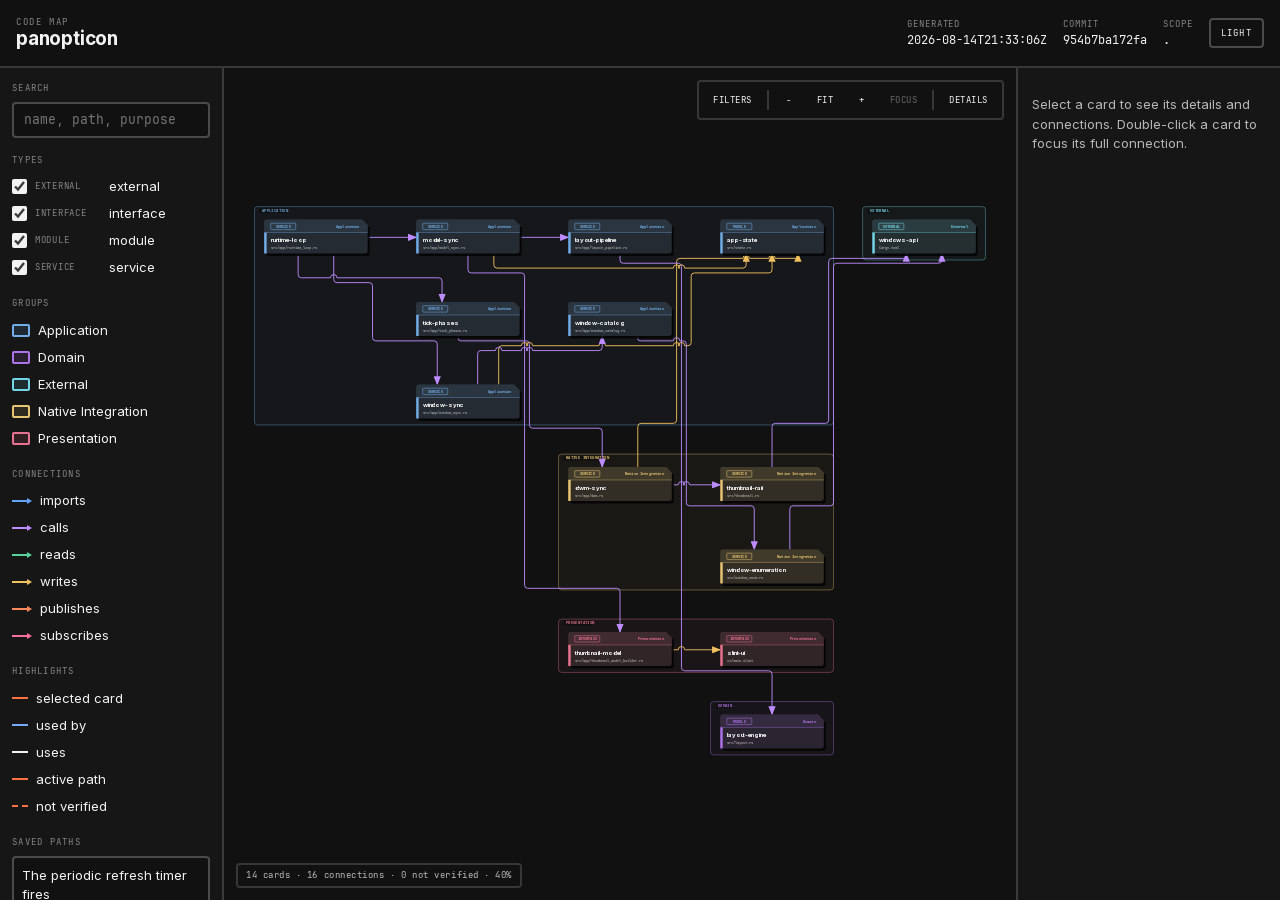
==== commit a6b491c1: "refactor: centralize window discovery architecture" ====
--- a/docs/codemap/codemap.html
+++ b/docs/codemap/codemap.html
@@ -5,6 +5,27 @@
   <meta name="viewport" content="width=device-width, initial-scale=1">
   <title>Code map · panopticon</title>
   <style>
+    @font-face {
+      font-family: "Inter";
+      src: url("[data-uri]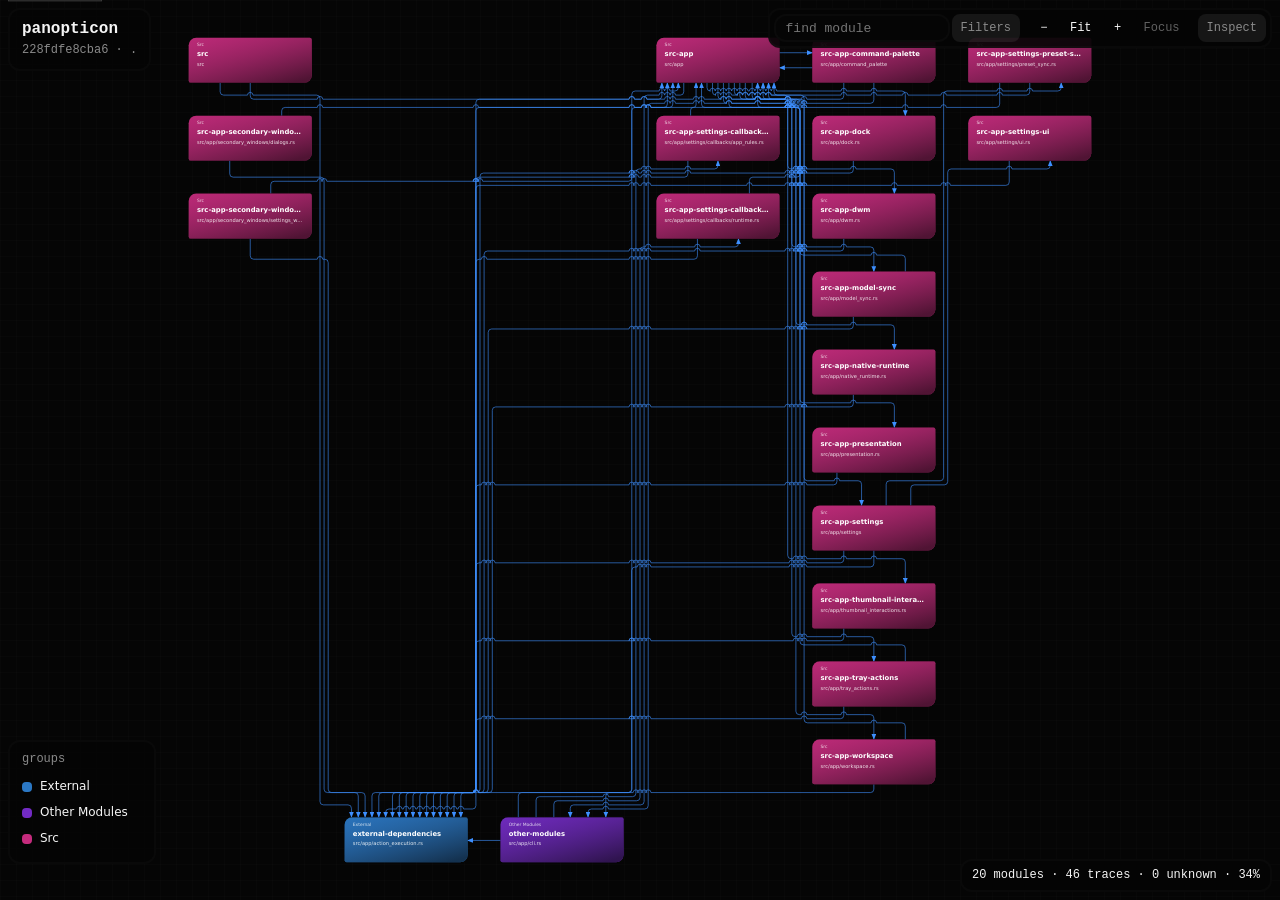
==== commit 6fcef522: "chore: refresh public docs, agent rules, and code map Archive dated operator reviews from the public" ====
--- a/docs/codemap/codemap.html
+++ b/docs/codemap/codemap.html
@@ -1,104 +1,69 @@
 <!doctype html>
-<html lang="en" data-theme="dark">
+<html lang="en">
 <head>
   <meta charset="utf-8">
   <meta name="viewport" content="width=device-width, initial-scale=1">
   <title>Code map · panopticon</title>
   <style>
-    @font-face {
-      font-family: "Inter";
-      src: url("[data-uri]